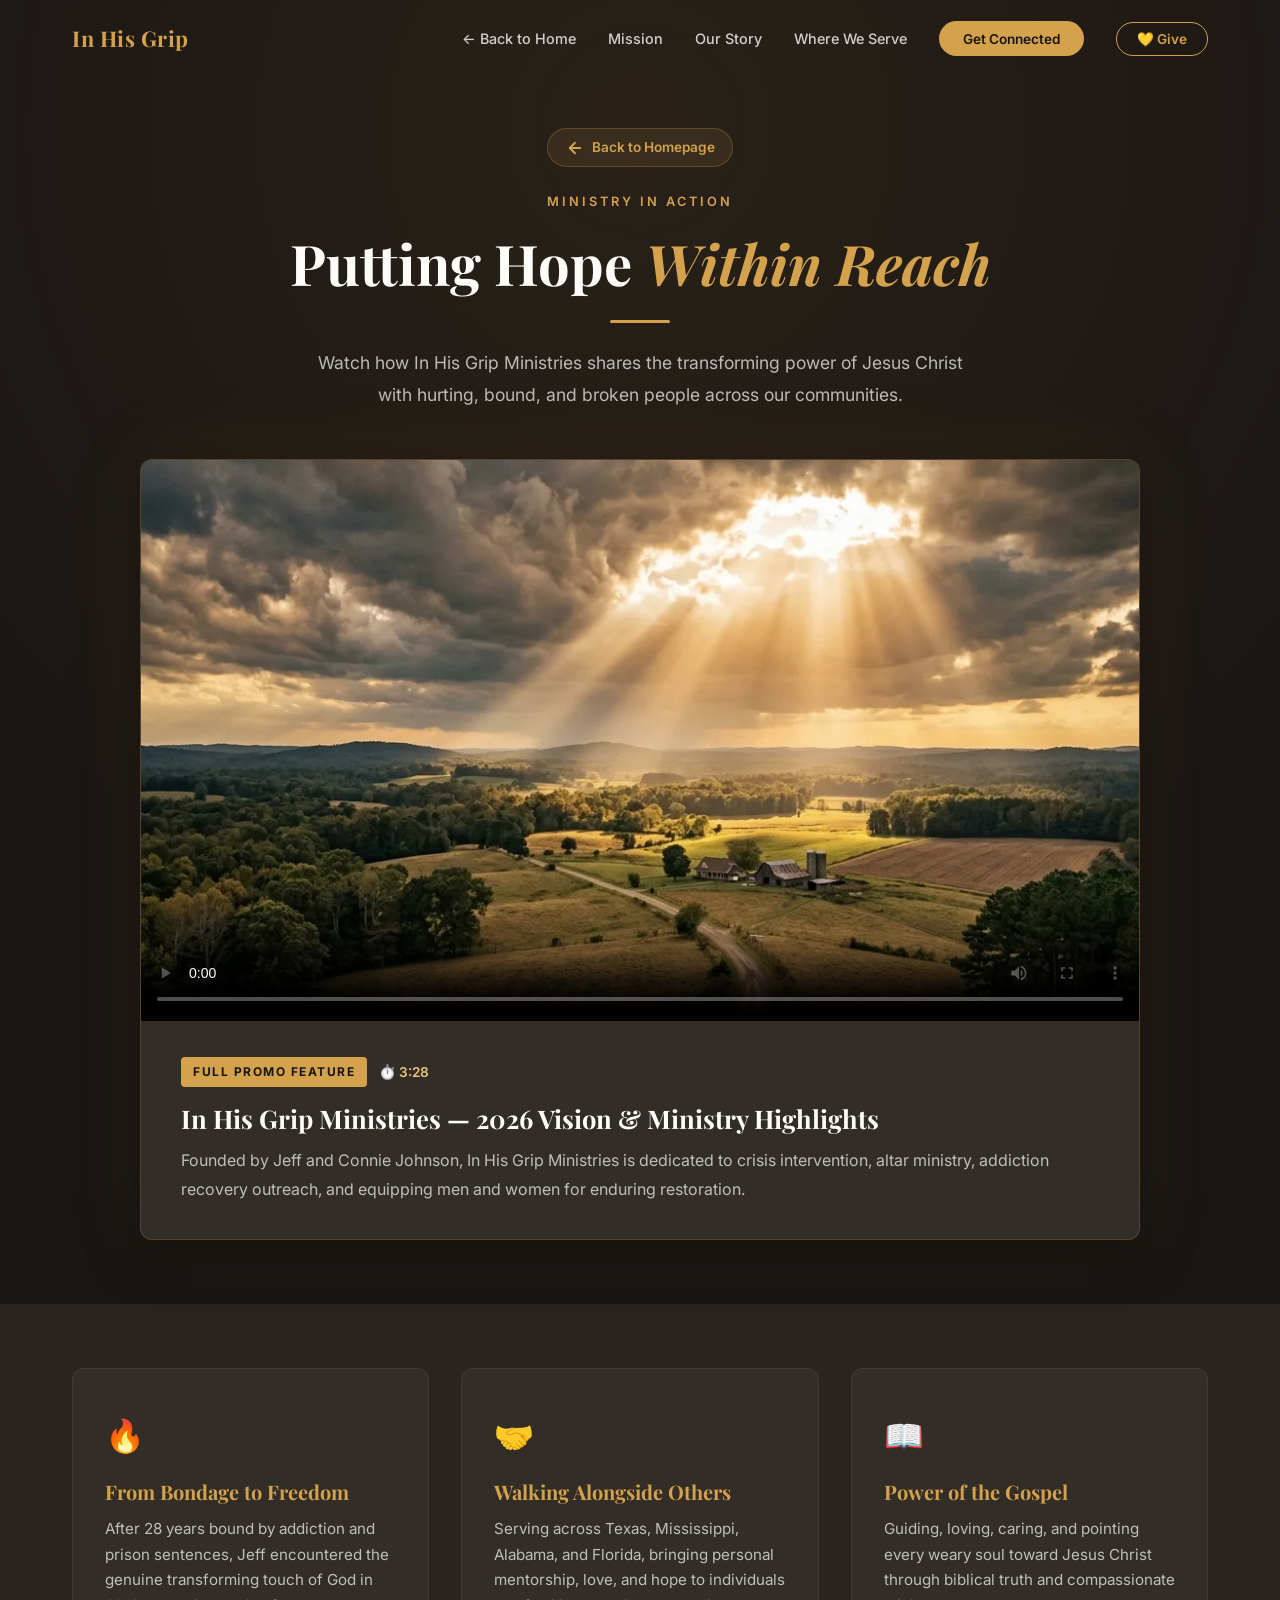
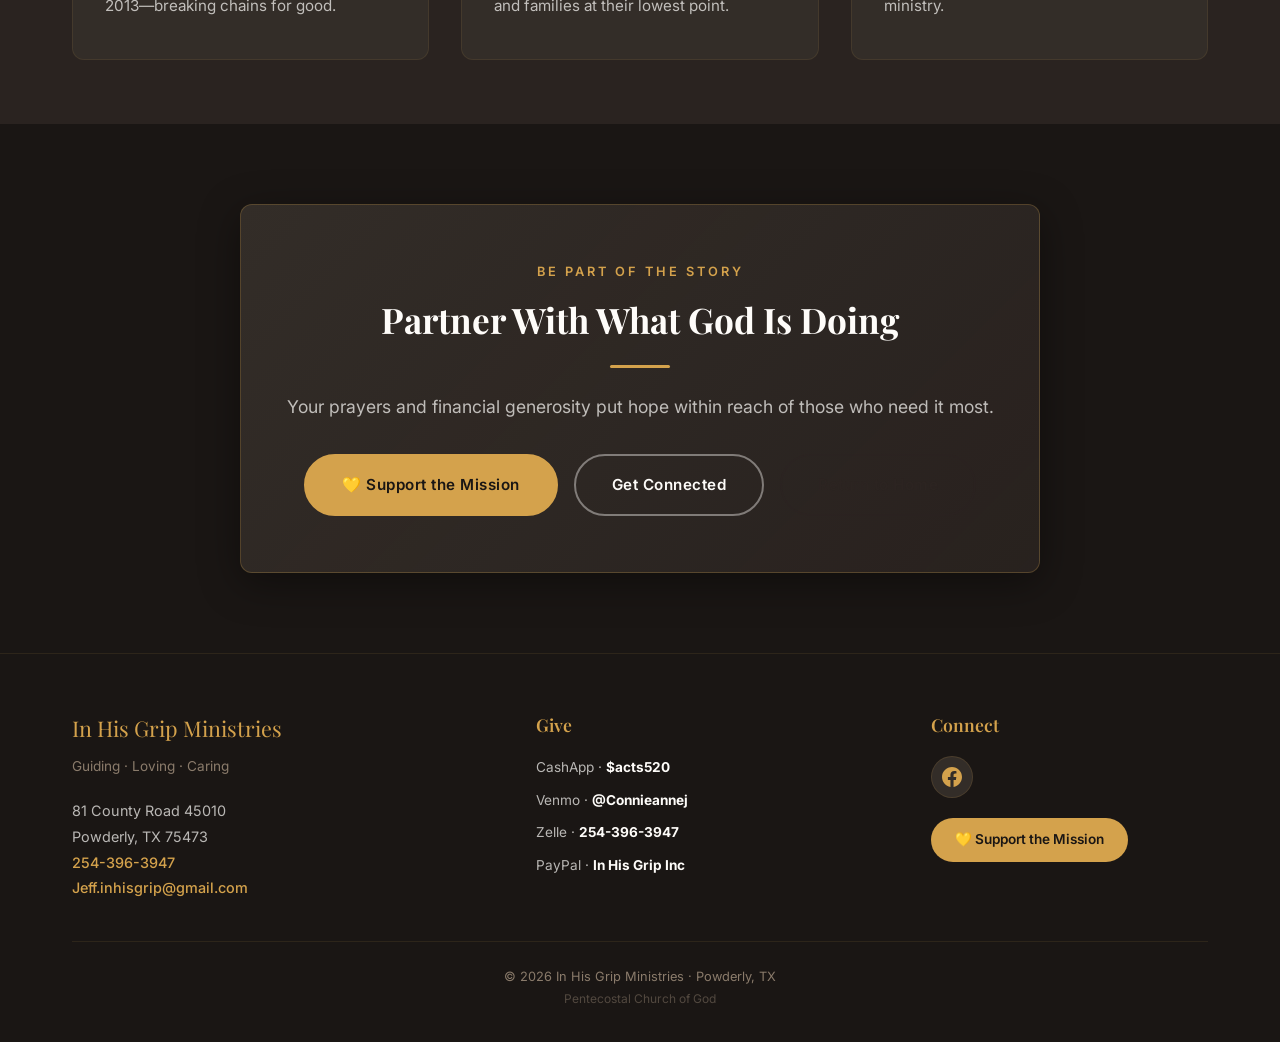
==== watch.html @ 79c44c40 "Add 36s autoplay hero video, dedicated watch full story page, and web media optimizations" ====
<!DOCTYPE html>
<html lang="en">
<head>
  <!-- Google tag (gtag.js) - Google Analytics -->
  <script async src="https://www.googletagmanager.com/gtag/js?id=G-N2FDWXM6KL"></script>
  <script>
    window.dataLayer = window.dataLayer || [];
    function gtag(){dataLayer.push(arguments);}
    gtag('js', new Date());

    gtag('config', 'G-N2FDWXM6KL');
  </script>

  <meta charset="UTF-8">
  <meta name="viewport" content="width=device-width, initial-scale=1.0">
  <title>Watch Full Promo &amp; Story — In His Grip Ministries</title>
  <meta name="description" content="Watch the full 2026 In His Grip Ministries promo video. Learn how Jeff &amp; Connie Johnson share the hope of Jesus Christ to hurting and broken lives.">
  <meta property="og:title" content="Watch: In His Grip Ministries Promo Video">
  <meta property="og:description" content="Our desire is to share the hope of Jesus Christ and the power of His gospel to hurting and broken people.">
  <meta property="og:type" content="video.other">
  <meta property="og:locale" content="en_US">
  <meta property="og:url" content="https://in-his-grip.com/watch.html">
  <meta property="og:image" content="https://in-his-grip.com/images/607191935_1809585089791912_7794484343929429084_n_result.webp">
  <link rel="preload" href="images/hero-bg.webp" as="image" fetchpriority="high">
  <link rel="icon" href="images/favicon.png" type="image/png">
  <link rel="stylesheet" href="styles.css">
</head>
<body class="watch-page">
  <a href="#main-content" class="skip-link">Skip to main content</a>

  <!-- ======== NAVIGATION ======== -->
  <nav class="nav scrolled" id="nav">
    <div class="nav__inner">
      <a href="index.html" class="nav__brand">In His Grip</a>
      <ul class="nav__links" id="navLinks">
        <li><a href="index.html">← Back to Home</a></li>
        <li><a href="index.html#mission">Mission</a></li>
        <li><a href="index.html#story">Our Story</a></li>
        <li><a href="index.html#reach">Where We Serve</a></li>
        <li><a href="index.html#connect" class="nav__cta">Get Connected</a></li>
        <li><a href="index.html#give" class="nav__give">💛 Give</a></li>
      </ul>
      <a href="index.html#give" class="nav__give-mobile" id="navGiveMobile">💛 Give</a>
      <button class="nav__toggle" id="navToggle" aria-label="Toggle navigation">
        <span></span>
        <span></span>
        <span></span>
      </button>
    </div>
  </nav>

  <main id="main-content">

  <!-- ======== WATCH HERO / THEATER SECTION ======== -->
  <section class="watch-theater">
    <div class="container">
      <div class="watch-theater__header">
        <a href="index.html" class="watch-theater__back-btn">
          <svg width="18" height="18" viewBox="0 0 24 24" fill="none" stroke="currentColor" stroke-width="2.5" stroke-linecap="round" stroke-linejoin="round">
            <line x1="19" y1="12" x2="5" y2="12"></line>
            <polyline points="12 19 5 12 12 5"></polyline>
          </svg>
          Back to Homepage
        </a>
        <span class="section-label">Ministry in Action</span>
        <h1 class="watch-theater__title">Putting Hope <em>Within Reach</em></h1>
        <hr class="gold-divider">
        <p class="watch-theater__subtitle">Watch how In His Grip Ministries shares the transforming power of Jesus Christ with hurting, bound, and broken people across our communities.</p>
      </div>

      <!-- Theater Player Card -->
      <div class="watch-player-card">
        <div class="watch-player-card__glow"></div>
        <div class="watch-player-wrapper">
          <video id="fullPromoVideo" controls autoplay playsinline preload="auto" poster="images/hero-bg.webp">
            <source src="Video/2026_Promo_web.mp4" type="video/mp4">
            <source src="Video/2026_Promo.mp4" type="video/mp4">
            Your browser does not support HTML5 video playback.
          </video>
        </div>
        <div class="watch-player-card__info">
          <div class="watch-player-card__meta">
            <span class="watch-badge">Full Promo Feature</span>
            <span class="watch-duration">⏱️ 3:28</span>
          </div>
          <h2>In His Grip Ministries — 2026 Vision &amp; Ministry Highlights</h2>
          <p>Founded by Jeff and Connie Johnson, In His Grip Ministries is dedicated to crisis intervention, altar ministry, addiction recovery outreach, and equipping men and women for enduring restoration.</p>
        </div>
      </div>
    </div>
  </section>

  <!-- ======== STORY HIGHLIGHTS ======== -->
  <section class="watch-summary">
    <div class="container">
      <div class="watch-summary__grid">
        <div class="watch-summary__card">
          <div class="watch-summary__icon">🔥</div>
          <h3>From Bondage to Freedom</h3>
          <p>After 28 years bound by addiction and prison sentences, Jeff encountered the genuine transforming touch of God in 2013—breaking chains for good.</p>
        </div>
        <div class="watch-summary__card">
          <div class="watch-summary__icon">🤝</div>
          <h3>Walking Alongside Others</h3>
          <p>Serving across Texas, Mississippi, Alabama, and Florida, bringing personal mentorship, love, and hope to individuals and families at their lowest point.</p>
        </div>
        <div class="watch-summary__card">
          <div class="watch-summary__icon">📖</div>
          <h3>Power of the Gospel</h3>
          <p>Guiding, loving, caring, and pointing every weary soul toward Jesus Christ through biblical truth and compassionate ministry.</p>
        </div>
      </div>
    </div>
  </section>

  <!-- ======== QUICK ACTIONS ======== -->
  <section class="watch-cta">
    <div class="container">
      <div class="watch-cta__box">
        <span class="section-label">Be Part of the Story</span>
        <h2>Partner With What God Is Doing</h2>
        <hr class="gold-divider">
        <p>Your prayers and financial generosity put hope within reach of those who need it most.</p>
        <div class="watch-cta__actions">
          <a href="index.html#give" class="btn btn--primary">💛 Support the Mission</a>
          <a href="index.html#connect" class="btn btn--outline">Get Connected</a>
          <a href="index.html" class="btn btn--outline-dark">Return to Home</a>
        </div>
      </div>
    </div>
  </section>

  </main>

  <!-- ======== FOOTER ======== -->
  <footer class="footer">
    <div class="container">
      <div class="footer__top">
        <div class="footer__info">
          <div class="footer__brand">In His Grip Ministries</div>
          <div class="footer__tagline">Guiding · Loving · Caring</div>
          <address class="footer__address">
            81 County Road 45010<br>
            Powderly, TX 75473<br>
            <a href="tel:2543963947">254-396-3947</a><br>
            <a href="mailto:Jeff.inhisgrip@gmail.com">Jeff.inhisgrip@gmail.com</a>
          </address>
        </div>
        <div class="footer__giving">
          <div class="footer__giving-title">Give</div>
          <div class="footer__giving-links">
            <a href="https://cash.app/$acts520" target="_blank" rel="noopener">CashApp · <strong>$acts520</strong></a>
            <a href="https://venmo.com/Connieannej" target="_blank" rel="noopener">Venmo · <strong>@Connieannej</strong></a>
            <span>Zelle · <strong>254-396-3947</strong></span>
            <a href="https://www.paypal.com/donate?hosted_button_id=K9ACYN6BZS7QW" target="_blank" rel="noopener">PayPal · <strong>In His Grip Inc</strong></a>
          </div>
        </div>
        <div class="footer__connect">
          <div class="footer__giving-title">Connect</div>
          <div class="footer__social">
            <a href="https://www.facebook.com/profile.php?id=100022213162475" target="_blank" rel="noopener" aria-label="Facebook">
              <svg width="20" height="20" viewBox="0 0 24 24" fill="currentColor"><path d="M24 12.073c0-6.627-5.373-12-12-12s-12 5.373-12 12c0 5.99 4.388 10.954 10.125 11.854v-8.385H7.078v-3.47h3.047V9.43c0-3.007 1.792-4.669 4.533-4.669 1.312 0 2.686.235 2.686.235v2.953H15.83c-1.491 0-1.956.925-1.956 1.874v2.25h3.328l-.532 3.47h-2.796v8.385C19.612 23.027 24 18.062 24 12.073z"/></svg>
            </a>
          </div>
          <a href="index.html#give" class="footer__give-btn">💛 Support the Mission</a>
        </div>
      </div>
      <div class="footer__bottom">
        <div class="footer__copy">
          &copy; <span id="currentYear">2026</span> In His Grip Ministries · Powderly, TX<br>
          <span style="font-size: 0.75rem; opacity: 0.5;">Pentecostal Church of God</span>
        </div>
      </div>
    </div>
  </footer>

  <script src="script.js"></script>
</body>
</html>
---- styles.css ----
/* ============================================
   IN HIS GRIP MINISTRIES — Design System
   ============================================ */

/* --- Google Fonts --- */
@import url('https://fonts.googleapis.com/css2?family=Playfair+Display:ital,wght@0,400;0,600;0,700;0,900;1,400;1,700&family=Inter:wght@300;400;500;600;700&display=swap');

/* --- CSS Custom Properties --- */
:root {
  /* Colors */
  --gold: #D4A24C;
  --gold-light: #E8C576;
  --gold-dark: #B8860B;
  --amber: #C4943F;
  --dark: #1A1614;
  --dark-warm: #2A2320;
  --dark-card: #332D28;
  --cream: #F5F0E8;
  --cream-dark: #E8DFD0;
  --white: #FEFCF9;
  --text-dark: #2C2421;
  --text-muted: #8A7B6B;
  --text-light: rgba(254, 252, 249, 0.7);

  /* Typography */
  --font-display: 'Playfair Display', Georgia, serif;
  --font-body: 'Inter', -apple-system, sans-serif;

  /* Spacing */
  --section-pad: 6rem 2rem;
  --section-pad-mobile: 4rem 1.25rem;
  --container-max: 1200px;
  --container-narrow: 800px;

  /* Effects */
  --shadow-sm: 0 2px 8px rgba(0,0,0,0.1);
  --shadow-md: 0 4px 20px rgba(0,0,0,0.15);
  --shadow-lg: 0 8px 40px rgba(0,0,0,0.2);
  --shadow-gold: 0 4px 20px rgba(212,162,76,0.25);
  --radius: 12px;
  --radius-sm: 8px;
  --transition: 0.3s ease;
  --transition-slow: 0.6s ease;
}

/* --- Skip Link (a11y) --- */
.skip-link {
  position: absolute;
  top: -100px;
  left: 2rem;
  background: var(--gold);
  color: var(--dark);
  padding: 0.75rem 1.5rem;
  font-weight: 700;
  border-radius: 0 0 var(--radius-sm) var(--radius-sm);
  z-index: 10000;
  box-shadow: var(--shadow-lg);
  transition: top var(--transition);
}

.skip-link:focus {
  top: 0;
  outline: 3px solid var(--white);
}

/* --- Reset --- */
*, *::before, *::after {
  margin: 0;
  padding: 0;
  box-sizing: border-box;
}

html {
  scroll-behavior: smooth;
  font-size: 16px;
}

body {
  font-family: var(--font-body);
  color: var(--text-dark);
  background: var(--cream);
  line-height: 1.7;
  overflow-x: hidden;
  -webkit-font-smoothing: antialiased;
}

img {
  max-width: 100%;
  height: auto;
  display: block;
}

a {
  color: var(--gold);
  text-decoration: none;
  transition: color var(--transition);
}

a:hover { color: var(--gold-light); }

.container {
  max-width: var(--container-max);
  margin: 0 auto;
  padding: 0 2rem;
}

.container--narrow {
  max-width: var(--container-narrow);
}

/* --- Typography --- */
h1, h2, h3, h4 {
  font-family: var(--font-display);
  line-height: 1.2;
  font-weight: 700;
}

h1 { font-size: clamp(2.5rem, 6vw, 4.5rem); }
h2 { font-size: clamp(2rem, 4vw, 3rem); }
h3 { font-size: clamp(1.25rem, 2.5vw, 1.5rem); }

.section-label {
  font-family: var(--font-body);
  font-size: 0.8rem;
  font-weight: 600;
  letter-spacing: 3px;
  text-transform: uppercase;
  color: var(--gold);
  margin-bottom: 1rem;
  display: block;
}

.section-title {
  margin-bottom: 1.5rem;
}

.section-subtitle {
  font-size: 1.125rem;
  line-height: 1.8;
  max-width: 640px;
  margin: 0 auto;
}

/* --- Buttons --- */
.btn {
  display: inline-flex;
  align-items: center;
  gap: 0.5rem;
  padding: 1rem 2.25rem;
  font-family: var(--font-body);
  font-size: 0.95rem;
  font-weight: 600;
  border-radius: 50px;
  border: 2px solid transparent;
  cursor: pointer;
  transition: all var(--transition);
  text-decoration: none;
  letter-spacing: 0.5px;
}

.btn--primary {
  background: var(--gold);
  color: var(--dark);
  border-color: var(--gold);
}

.btn--primary:hover {
  background: var(--gold-light);
  border-color: var(--gold-light);
  color: var(--dark);
  transform: translateY(-2px);
  box-shadow: var(--shadow-gold);
}

.btn--outline {
  background: transparent;
  color: var(--white);
  border-color: rgba(254, 252, 249, 0.4);
}

.btn--outline:hover {
  border-color: var(--gold);
  color: var(--gold);
  transform: translateY(-2px);
}

.btn--outline-dark {
  background: transparent;
  color: var(--text-dark);
  border-color: rgba(44, 36, 33, 0.3);
}

.btn--outline-dark:hover {
  border-color: var(--gold);
  color: var(--gold);
  transform: translateY(-2px);
}

/* --- Scroll Animations --- */
.reveal {
  opacity: 0;
  transform: translateY(30px);
  transition: opacity 0.8s ease, transform 0.8s ease;
}

.reveal.revealed {
  opacity: 1;
  transform: translateY(0);
}

.reveal-delay-1 { transition-delay: 0.15s; }
.reveal-delay-2 { transition-delay: 0.3s; }
.reveal-delay-3 { transition-delay: 0.45s; }

/* --- Divider --- */
.gold-divider {
  width: 60px;
  height: 3px;
  background: var(--gold);
  border: none;
  margin: 1.5rem auto;
  border-radius: 2px;
}

/* ============================================
   NAVIGATION
   ============================================ */
.nav {
  position: fixed;
  top: 0;
  left: 0;
  right: 0;
  z-index: 1000;
  padding: 1.25rem 0;
  transition: all var(--transition);
}

.nav.scrolled {
  background: rgba(26, 22, 20, 0.95);
  backdrop-filter: blur(12px);
  -webkit-backdrop-filter: blur(12px);
  padding: 0.75rem 0;
  box-shadow: 0 2px 20px rgba(0,0,0,0.3);
}

.nav__inner {
  max-width: var(--container-max);
  margin: 0 auto;
  padding: 0 2rem;
  display: flex;
  align-items: center;
  justify-content: space-between;
}

.nav__brand {
  font-family: var(--font-display);
  font-size: 1.35rem;
  font-weight: 700;
  color: var(--gold);
  text-decoration: none;
  letter-spacing: 0.5px;
}

.nav__links {
  display: flex;
  gap: 2rem;
  list-style: none;
  align-items: center;
}

.nav__links a {
  color: var(--white);
  font-size: 0.9rem;
  font-weight: 500;
  opacity: 0.8;
  transition: all var(--transition);
  text-decoration: none;
}

.nav__links a:hover {
  opacity: 1;
  color: var(--gold);
}

.nav__cta {
  padding: 0.6rem 1.5rem !important;
  font-size: 0.85rem !important;
  background: var(--gold) !important;
  color: var(--dark) !important;
  border-radius: 50px !important;
  opacity: 1 !important;
  font-weight: 600 !important;
}

.nav__cta:hover {
  background: var(--gold-light) !important;
}

/* Mobile Give Button (always visible in nav on mobile) */
.nav__give-mobile {
  display: none;
  padding: 0.5rem 1.35rem;
  font-family: var(--font-body);
  font-size: 0.85rem;
  font-weight: 700;
  color: var(--dark);
  background: linear-gradient(135deg, var(--gold), var(--gold-light));
  border: none;
  border-radius: 50px;
  text-decoration: none;
  letter-spacing: 0.5px;
  box-shadow: 0 2px 12px rgba(212,162,76,0.35);
  transition: all var(--transition);
  animation: mobileGivePulse 3s ease-in-out infinite;
}

.nav__give-mobile:hover {
  background: linear-gradient(135deg, var(--gold-light), var(--gold));
  color: var(--dark);
  transform: scale(1.05);
  box-shadow: 0 4px 20px rgba(212,162,76,0.5);
}

@keyframes mobileGivePulse {
  0%, 100% { box-shadow: 0 2px 12px rgba(212,162,76,0.35); }
  50% { box-shadow: 0 2px 18px rgba(212,162,76,0.55); }
}

/* Mobile hamburger */
.nav__toggle {
  display: none;
  flex-direction: column;
  gap: 5px;
  background: none;
  border: none;
  cursor: pointer;
  padding: 4px;
}

.nav__toggle span {
  width: 24px;
  height: 2px;
  background: var(--white);
  border-radius: 2px;
  transition: all var(--transition);
}

/* ============================================
   HERO SECTION
   ============================================ */
.hero {
  position: relative;
  min-height: 100vh;
  display: flex;
  align-items: center;
  justify-content: center;
  text-align: center;
  color: var(--white);
  overflow: hidden;
}

.hero__bg {
  position: absolute;
  inset: 0;
  z-index: 0;
  overflow: hidden;
  background: var(--dark);
}

.hero__video {
  width: 100%;
  height: 100%;
  object-fit: cover;
  position: absolute;
  inset: 0;
  pointer-events: none;
}

.hero__bg img {
  width: 100%;
  height: 100%;
  object-fit: cover;
  position: absolute;
  inset: 0;
}

.hero__bg::after {
  content: '';
  position: absolute;
  inset: 0;
  background: radial-gradient(
    circle at center,
    rgba(26, 22, 20, 0.45) 0%,
    rgba(18, 14, 12, 0.75) 65%,
    rgba(14, 11, 10, 0.92) 100%
  ), linear-gradient(
    to bottom,
    rgba(18, 14, 12, 0.78) 0%,
    rgba(26, 22, 20, 0.52) 40%,
    rgba(14, 11, 10, 0.94) 100%
  );
  z-index: 1;
}

.hero__content {
  position: relative;
  z-index: 2;
  max-width: 800px;
  padding: 2rem;
}

.hero__label {
  font-family: var(--font-body);
  font-size: 0.8rem;
  font-weight: 600;
  letter-spacing: 4px;
  text-transform: uppercase;
  color: var(--gold);
  margin-bottom: 1.5rem;
  opacity: 0;
  animation: fadeUp 1s ease 0.3s forwards;
  text-shadow: 0 2px 12px rgba(0, 0, 0, 0.85);
}

.hero__title {
  font-size: clamp(2.8rem, 7vw, 5rem);
  font-weight: 900;
  margin-bottom: 1.5rem;
  line-height: 1.05;
  opacity: 0;
  animation: fadeUp 1s ease 0.5s forwards;
  text-shadow: 0 4px 24px rgba(0, 0, 0, 0.9), 0 2px 6px rgba(0, 0, 0, 0.95);
}

.hero__title em {
  font-style: italic;
  color: var(--gold-light);
}

.hero__mission {
  font-size: clamp(1.05rem, 2vw, 1.25rem);
  line-height: 1.8;
  color: rgba(254, 252, 249, 0.92);
  max-width: 600px;
  margin: 0 auto 2.5rem;
  opacity: 0;
  animation: fadeUp 1s ease 0.7s forwards;
  text-shadow: 0 2px 16px rgba(0, 0, 0, 0.88), 0 1px 4px rgba(0, 0, 0, 0.9);
}

.hero__actions {
  display: flex;
  gap: 1rem;
  justify-content: center;
  flex-wrap: wrap;
  opacity: 0;
  animation: fadeUp 1s ease 0.9s forwards;
}

.hero__controls {
  position: absolute;
  bottom: 2rem;
  right: 2rem;
  z-index: 3;
  display: flex;
  gap: 0.75rem;
  opacity: 0;
  animation: fadeUp 1s ease 1.2s forwards;
}

.hero__control-btn {
  display: inline-flex;
  align-items: center;
  gap: 0.4rem;
  padding: 0.5rem 0.85rem;
  background: rgba(26, 22, 20, 0.7);
  backdrop-filter: blur(8px);
  -webkit-backdrop-filter: blur(8px);
  border: 1px solid rgba(212, 162, 76, 0.3);
  color: var(--white);
  border-radius: 50px;
  font-family: var(--font-body);
  font-size: 0.78rem;
  font-weight: 600;
  letter-spacing: 0.5px;
  cursor: pointer;
  transition: all var(--transition);
}

.hero__control-btn:hover {
  background: rgba(212, 162, 76, 0.2);
  border-color: var(--gold);
  color: var(--gold-light);
  transform: translateY(-2px);
  box-shadow: 0 4px 15px rgba(0, 0, 0, 0.3);
}

.hero__control-btn svg {
  color: var(--gold);
  flex-shrink: 0;
}

.hero__scroll {
  position: absolute;
  bottom: 2rem;
  left: 50%;
  transform: translateX(-50%);
  z-index: 2;
  opacity: 0;
  animation: fadeUp 1s ease 1.2s forwards;
}

.hero__scroll span {
  display: block;
  width: 24px;
  height: 38px;
  border: 2px solid rgba(254,252,249,0.3);
  border-radius: 12px;
  position: relative;
}

.hero__scroll span::after {
  content: '';
  position: absolute;
  top: 6px;
  left: 50%;
  transform: translateX(-50%);
  width: 4px;
  height: 8px;
  background: var(--gold);
  border-radius: 2px;
  animation: scrollBounce 2s ease infinite;
}

@keyframes fadeUp {
  from { opacity: 0; transform: translateY(25px); }
  to { opacity: 1; transform: translateY(0); }
}

@keyframes scrollBounce {
  0%, 100% { transform: translateX(-50%) translateY(0); opacity: 1; }
  50% { transform: translateX(-50%) translateY(10px); opacity: 0.3; }
}

/* ============================================
   MISSION / WHAT WE DO
   ============================================ */
.mission {
  padding: var(--section-pad);
  background: var(--cream);
  text-align: center;
}

.mission__grid {
  display: grid;
  grid-template-columns: repeat(3, 1fr);
  gap: 2rem;
  margin-top: 3rem;
}

.mission__card {
  background: var(--white);
  border-radius: var(--radius);
  padding: 2.5rem 2rem;
  box-shadow: var(--shadow-sm);
  transition: all var(--transition);
  border: 1px solid rgba(0,0,0,0.04);
}

.mission__card:hover {
  transform: translateY(-4px);
  box-shadow: var(--shadow-md);
}

.mission__icon {
  width: 64px;
  height: 64px;
  border-radius: 50%;
  background: linear-gradient(135deg, rgba(212,162,76,0.12), rgba(212,162,76,0.05));
  display: flex;
  align-items: center;
  justify-content: center;
  margin: 0 auto 1.5rem;
  font-size: 1.75rem;
}

.mission__card h3 {
  margin-bottom: 1rem;
  color: var(--text-dark);
}

.mission__card p {
  color: var(--text-muted);
  font-size: 0.95rem;
  line-height: 1.7;
}

/* ============================================
   IMPACT & PARTNERSHIPS
   ============================================ */
.impact {
  padding: var(--section-pad);
  background: var(--dark);
  color: var(--white);
  text-align: center;
}

.impact .section-title { color: var(--white); }
.impact .section-subtitle { color: var(--text-light); }

.impact__partners {
  display: flex;
  justify-content: center;
  gap: 3rem;
  flex-wrap: wrap;
  margin: 3rem 0;
  align-items: center;
}

.impact__partner {
  background: var(--dark-card);
  border-radius: var(--radius-sm);
  padding: 1.25rem 2rem;
  border: 1px solid rgba(212,162,76,0.15);
  font-weight: 500;
  font-size: 0.95rem;
  color: var(--gold-light);
  transition: all var(--transition);
}

.impact__partner:hover {
  border-color: var(--gold);
  color: var(--white);
  transform: translateY(-2px);
}

.impact__testimonials {
  max-width: 700px;
  margin: 3rem auto 0;
  display: flex;
  flex-direction: column;
  gap: 2rem;
}

.impact__quote {
  font-family: var(--font-display);
  font-style: italic;
  font-size: clamp(1.25rem, 2.5vw, 1.5rem);
  color: var(--cream);
  line-height: 1.6;
  padding: 2rem;
  border-left: 3px solid var(--gold);
  text-align: left;
  background: rgba(212,162,76,0.04);
  border-radius: 0 var(--radius-sm) var(--radius-sm) 0;
}

/* ============================================
   FOUNDER'S STORY
   ============================================ */
.story {
  padding: var(--section-pad);
  background: var(--cream);
}

.story__grid {
  display: grid;
  grid-template-columns: 1fr 1fr;
  gap: 4rem;
  align-items: center;
}

.story__image {
  border-radius: var(--radius);
  overflow: hidden;
  box-shadow:
    0 8px 40px rgba(0,0,0,0.2),
    0 0 60px rgba(212,162,76,0.15);
  position: relative;
  border: 2px solid rgba(212,162,76,0.25);
  transition: box-shadow 0.5s ease, transform 0.5s ease;
}

.story__image:hover {
  box-shadow:
    0 12px 50px rgba(0,0,0,0.25),
    0 0 80px rgba(212,162,76,0.22);
  transform: translateY(-4px);
}

.story__image img {
  width: 100%;
  height: 100%;
  object-fit: cover;
  aspect-ratio: 4/5;
}

.story__image::after {
  content: '';
  position: absolute;
  inset: 0;
  border-radius: var(--radius);
  border: 1px solid rgba(212,162,76,0.2);
}

.story__text .section-label { text-align: left; }

.story__text h2 {
  text-align: left;
  margin-bottom: 1.5rem;
}

.story__text p {
  color: var(--text-muted);
  margin-bottom: 1.25rem;
  font-size: 1rem;
  line-height: 1.8;
}

.story__text p strong {
  color: var(--text-dark);
}

.story__pullquote {
  font-family: var(--font-display);
  font-style: italic;
  font-size: 1.2rem;
  color: var(--gold-dark);
  line-height: 1.6;
  padding: 1.5rem 0 1.5rem 1.5rem;
  border-left: 3px solid var(--gold);
  margin: 2rem 0;
}

/* ============================================
   COMMUNITY REACH / MAP
   ============================================ */
.reach {
  padding: var(--section-pad);
  background: var(--dark-warm);
  color: var(--white);
  text-align: center;
}

.reach .section-title { color: var(--white); }

.reach__tagline {
  font-family: var(--font-display);
  font-style: italic;
  font-size: 1.25rem;
  color: var(--gold-light);
  margin-bottom: 3rem;
}

.reach__locations {
  display: grid;
  grid-template-columns: repeat(4, 1fr);
  gap: 2rem;
  margin-top: 2rem;
}

.reach__location {
  background: var(--dark-card);
  border-radius: var(--radius);
  padding: 2rem 1.5rem;
  border: 1px solid rgba(212,162,76,0.1);
  transition: all var(--transition);
}

.reach__location:hover {
  border-color: var(--gold);
  transform: translateY(-3px);
}

.reach__location-pin {
  font-size: 2rem;
  margin-bottom: 1rem;
}

.reach__location h3 {
  color: var(--gold);
  font-size: 1.1rem;
  margin-bottom: 0.5rem;
}

.reach__location p {
  color: var(--text-light);
  font-size: 0.9rem;
}

/* ============================================
   GALLERY — Bento Grid
   ============================================ */
.gallery {
  padding: var(--section-pad);
  background: var(--dark);
  text-align: center;
  color: var(--white);
}

.gallery .section-title { color: var(--white); }
.gallery .section-subtitle { color: var(--text-light); }

.bento {
  display: grid;
  grid-template-columns: repeat(3, 1fr);
  grid-auto-rows: 220px;
  gap: 12px;
  margin-top: 0;
}

.bento__item {
  position: relative;
  border-radius: var(--radius);
  overflow: hidden;
  cursor: pointer;
  isolation: isolate;
}

.bento__item img {
  width: 100%;
  height: 100%;
  object-fit: cover;
  object-position: center 20%;
  transition: transform 0.6s cubic-bezier(0.25, 0.46, 0.45, 0.94), filter 0.4s ease;
}

/* --- Bento Tile Sizes --- */
.bento__item--hero {
  grid-column: span 2;
  grid-row: span 2;
}

.bento__item--tall {
  grid-row: span 2;
}

.bento__item--wide {
  grid-column: span 2;
}

/* --- Gold Overlay + Caption --- */
.bento__overlay {
  position: absolute;
  inset: 0;
  background: linear-gradient(
    0deg,
    rgba(26, 22, 20, 0.85) 0%,
    rgba(26, 22, 20, 0.25) 35%,
    transparent 60%
  );
  display: flex;
  align-items: flex-end;
  justify-content: flex-start;
  padding: 1.5rem;
  opacity: 0;
  transition: opacity 0.4s ease;
  pointer-events: none;
}

.bento__item:hover .bento__overlay {
  opacity: 1;
}

.bento__item:hover img {
  transform: scale(1.06);
}

.bento__caption {
  font-family: var(--font-display);
  font-size: 1rem;
  font-weight: 600;
  color: var(--gold-light);
  letter-spacing: 0.5px;
  transform: translateY(8px);
  transition: transform 0.4s ease 0.05s;
  position: relative;
}

.bento__caption::before {
  content: '';
  position: absolute;
  bottom: -6px;
  left: 0;
  width: 30px;
  height: 2px;
  background: var(--gold);
  border-radius: 2px;
  transform: scaleX(0);
  transform-origin: left;
  transition: transform 0.4s ease 0.15s;
}

.bento__item:hover .bento__caption {
  transform: translateY(0);
}

.bento__item:hover .bento__caption::before {
  transform: scaleX(1);
}

/* --- Gold corner accent on hover --- */
.bento__item::after {
  content: '';
  position: absolute;
  top: 12px;
  right: 12px;
  width: 28px;
  height: 28px;
  border-top: 2px solid var(--gold);
  border-right: 2px solid var(--gold);
  border-radius: 0 6px 0 0;
  opacity: 0;
  transition: opacity 0.3s ease 0.1s;
  pointer-events: none;
  z-index: 2;
}

.bento__item:hover::after {
  opacity: 0.7;
}

/* ============================================
   LIGHTBOX
   ============================================ */
.lightbox {
  position: fixed;
  inset: 0;
  z-index: 10000;
  background: rgba(10, 8, 6, 0.92);
  backdrop-filter: blur(16px);
  -webkit-backdrop-filter: blur(16px);
  display: flex;
  align-items: center;
  justify-content: center;
  opacity: 0;
  visibility: hidden;
  transition: opacity 0.4s ease, visibility 0.4s ease;
}

.lightbox.open {
  opacity: 1;
  visibility: visible;
}

.lightbox__content {
  max-width: 90vw;
  max-height: 85vh;
  display: flex;
  flex-direction: column;
  align-items: center;
  gap: 1rem;
}

.lightbox__img {
  max-width: 100%;
  max-height: 78vh;
  object-fit: contain;
  border-radius: var(--radius);
  box-shadow: 0 20px 60px rgba(0,0,0,0.6);
  transform: scale(0.92);
  transition: transform 0.4s cubic-bezier(0.25, 0.46, 0.45, 0.94);
}

.lightbox.open .lightbox__img {
  transform: scale(1);
}

.lightbox__caption {
  font-family: var(--font-display);
  font-size: 1.1rem;
  color: var(--gold-light);
  text-align: center;
  opacity: 0.85;
}

.lightbox__close {
  position: absolute;
  top: 1.5rem;
  right: 2rem;
  background: none;
  border: none;
  color: var(--white);
  font-size: 2.5rem;
  cursor: pointer;
  opacity: 0.6;
  transition: opacity var(--transition), transform var(--transition);
  z-index: 2;
  line-height: 1;
}

.lightbox__close:hover {
  opacity: 1;
  transform: scale(1.15);
}

.lightbox__prev,
.lightbox__next {
  position: absolute;
  top: 50%;
  transform: translateY(-50%);
  background: rgba(212,162,76,0.15);
  border: 1px solid rgba(212,162,76,0.3);
  color: var(--gold);
  font-size: 2.5rem;
  width: 52px;
  height: 52px;
  border-radius: 50%;
  cursor: pointer;
  display: flex;
  align-items: center;
  justify-content: center;
  transition: all var(--transition);
  z-index: 2;
  line-height: 1;
}

.lightbox__prev { left: 1.5rem; }
.lightbox__next { right: 1.5rem; }

.lightbox__prev:hover,
.lightbox__next:hover {
  background: var(--gold);
  color: var(--dark);
  border-color: var(--gold);
}

/* ============================================
   CALL TO ACTION
   ============================================ */
.cta {
  padding: var(--section-pad);
  background: linear-gradient(135deg, var(--dark) 0%, var(--dark-warm) 100%);
  color: var(--white);
  text-align: center;
  position: relative;
  overflow: hidden;
}

.cta::before {
  content: '';
  position: absolute;
  top: -50%;
  left: -50%;
  width: 200%;
  height: 200%;
  background: radial-gradient(circle at center, rgba(212,162,76,0.06) 0%, transparent 60%);
  pointer-events: none;
}

.cta__content {
  position: relative;
  z-index: 1;
}

.cta .section-title { color: var(--white); }

.cta__subtitle {
  color: var(--text-light);
  font-size: 1.125rem;
  max-width: 600px;
  margin: 0 auto 3rem;
  line-height: 1.8;
}

.cta__grid {
  display: grid;
  grid-template-columns: 1fr 1fr;
  gap: 2rem;
  max-width: 900px;
  margin: 0 auto;
}

.cta__card {
  background: var(--dark-card);
  border-radius: var(--radius);
  padding: 3rem 2rem;
  border: 1px solid rgba(212,162,76,0.1);
  transition: all var(--transition);
}

.cta__card:hover {
  border-color: var(--gold);
}

.cta__card-icon {
  font-size: 2.5rem;
  margin-bottom: 1.5rem;
}

.cta__card h3 {
  color: var(--gold);
  margin-bottom: 1rem;
}

.cta__card p {
  color: var(--text-light);
  font-size: 0.95rem;
  line-height: 1.7;
  margin-bottom: 2rem;
}

.cta__card-actions {
  display: flex;
  gap: 0.75rem;
}

.cta__card-actions .btn {
  flex: 1;
  text-align: center;
  justify-content: center;
  font-size: 0.85rem;
  padding: 0.85rem 1rem;
}

.btn--give {
  display: inline-flex;
  align-items: center;
  gap: 0.5rem;
  background: var(--gold);
  color: var(--dark);
  font-weight: 700;
  border-radius: var(--radius);
  text-decoration: none;
  border: 2px solid var(--gold);
  transition: all var(--transition);
}

.btn--give:hover {
  background: var(--gold-light);
  border-color: var(--gold-light);
  transform: translateY(-2px);
  box-shadow: 0 6px 20px rgba(212,162,76,0.3);
}

.btn--give svg {
  flex-shrink: 0;
}

.btn--outline-subtle {
  display: inline-flex;
  align-items: center;
  background: transparent;
  color: var(--text-light);
  font-weight: 500;
  border-radius: var(--radius);
  text-decoration: none;
  border: 1px solid rgba(212,162,76,0.25);
  transition: all var(--transition);
}

.btn--outline-subtle:hover {
  border-color: var(--gold);
  color: var(--gold);
  transform: translateY(-2px);
}

.cta__saving-grace {
  margin-top: 3rem;
  padding-top: 2rem;
  border-top: 1px solid rgba(212,162,76,0.15);
}

.cta__saving-grace p {
  color: var(--text-light);
  font-size: 0.95rem;
}

.cta__saving-grace a {
  color: var(--gold);
  font-weight: 600;
}

/* ============================================
   GIVING HUB
   ============================================ */
.giving {
  padding: var(--section-pad);
  background: linear-gradient(160deg, #1f1a17 0%, var(--dark) 40%, #1a1410 100%);
  color: var(--white);
  text-align: center;
  position: relative;
  overflow: hidden;
}

.giving__glow {
  position: absolute;
  top: -40%;
  left: 50%;
  transform: translateX(-50%);
  width: 700px;
  height: 700px;
  border-radius: 50%;
  background: radial-gradient(circle, rgba(212,162,76,0.1) 0%, transparent 65%);
  pointer-events: none;
}

.giving__subtitle {
  color: var(--text-light);
  font-size: 1.1rem;
  max-width: 640px;
  margin: 0 auto 3rem;
  line-height: 1.8;
}

.giving__grid {
  display: grid;
  grid-template-columns: repeat(4, 1fr);
  gap: 1.5rem;
  max-width: 1000px;
  margin: 0 auto;
}

.giving__card {
  background: var(--dark-card);
  border-radius: var(--radius);
  padding: 2.5rem 1.5rem 2rem;
  border: 1px solid rgba(212,162,76,0.12);
  text-decoration: none;
  color: var(--white);
  display: flex;
  flex-direction: column;
  align-items: center;
  gap: 0.5rem;
  transition: all 0.4s ease;
  position: relative;
  overflow: hidden;
  cursor: pointer;
}

.giving__card::before {
  content: '';
  position: absolute;
  inset: 0;
  border-radius: var(--radius);
  opacity: 0;
  transition: opacity 0.4s ease;
  pointer-events: none;
}

.giving__card:hover {
  transform: translateY(-6px);
  border-color: rgba(212,162,76,0.35);
  box-shadow: 0 12px 40px rgba(0,0,0,0.4);
}

.giving__card:hover::before {
  opacity: 1;
}

/* CashApp accent */
.giving__card--cashapp { --accent: #00D632; }
.giving__card--cashapp::before { background: radial-gradient(circle at 50% 0%, rgba(0,214,50,0.08) 0%, transparent 60%); }
.giving__card--cashapp .giving__card-icon { color: #00D632; }
.giving__card--cashapp .giving__card-badge { background: rgba(0,214,50,0.12); color: #00D632; }

/* Venmo accent */
.giving__card--venmo { --accent: #3D95CE; }
.giving__card--venmo::before { background: radial-gradient(circle at 50% 0%, rgba(61,149,206,0.08) 0%, transparent 60%); }
.giving__card--venmo .giving__card-icon { color: #3D95CE; }
.giving__card--venmo .giving__card-badge { background: rgba(61,149,206,0.12); color: #3D95CE; }

/* Zelle accent */
.giving__card--zelle { --accent: #6D1ED4; }
.giving__card--zelle::before { background: radial-gradient(circle at 50% 0%, rgba(109,30,212,0.08) 0%, transparent 60%); }
.giving__card--zelle .giving__card-icon { color: #6D1ED4; }
.giving__card--zelle .giving__card-badge { background: rgba(109,30,212,0.12); color: #B388FF; }

/* PayPal accent */
.giving__card--paypal { --accent: #003087; }
.giving__card--paypal::before { background: radial-gradient(circle at 50% 0%, rgba(0,48,135,0.1) 0%, transparent 60%); }
.giving__card--paypal .giving__card-icon { color: #0070BA; }
.giving__card--paypal .giving__card-badge { background: rgba(0,112,186,0.12); color: #4DA6E8; }

.giving__card-icon {
  width: 64px;
  height: 64px;
  border-radius: 50%;
  background: rgba(255,255,255,0.06);
  display: flex;
  align-items: center;
  justify-content: center;
  margin-bottom: 0.5rem;
  transition: transform 0.4s ease;
}

.giving__card:hover .giving__card-icon {
  transform: scale(1.1);
}

.giving__card-badge {
  font-size: 0.7rem;
  font-weight: 700;
  letter-spacing: 2px;
  text-transform: uppercase;
  padding: 0.3rem 0.9rem;
  border-radius: 50px;
  margin-bottom: 0.25rem;
}

.giving__card h3 {
  font-family: var(--font-body);
  font-size: 1.1rem;
  font-weight: 700;
  color: var(--white);
  word-break: break-all;
}

.giving__card p {
  font-size: 0.85rem;
  color: var(--text-light);
  margin-bottom: 0.5rem;
}

.giving__card-action {
  font-size: 0.8rem;
  font-weight: 600;
  color: var(--gold);
  margin-top: auto;
  padding-top: 0.5rem;
  transition: all var(--transition);
}

.giving__card:hover .giving__card-action {
  letter-spacing: 1px;
}

.giving__card-action--info {
  color: var(--text-muted);
  font-weight: 500;
  font-size: 0.75rem;
}

.giving__verse {
  font-family: var(--font-display);
  font-style: italic;
  font-size: 1.05rem;
  color: var(--cream-dark);
  max-width: 640px;
  margin: 3.5rem auto 0;
  line-height: 1.7;
  opacity: 0.8;
}

.giving__verse span {
  color: var(--gold);
  font-size: 0.85rem;
  font-style: normal;
  font-family: var(--font-body);
}

/* ============================================
   NAV GIVE BUTTON
   ============================================ */
.nav__give {
  padding: 0.5rem 1.25rem !important;
  font-size: 0.85rem !important;
  background: transparent !important;
  color: var(--gold) !important;
  border: 1.5px solid var(--gold) !important;
  border-radius: 50px !important;
  opacity: 1 !important;
  font-weight: 600 !important;
  transition: all var(--transition) !important;
}

.nav__give:hover {
  background: var(--gold) !important;
  color: var(--dark) !important;
}

/* ============================================
   FLOATING GIVE BUTTON
   ============================================ */
.floating-give {
  position: fixed;
  bottom: 2rem;
  right: 2rem;
  z-index: 999;
  display: flex;
  align-items: center;
  gap: 0.5rem;
  padding: 0.85rem 1.5rem;
  background: var(--gold);
  color: var(--dark);
  border-radius: 50px;
  font-weight: 700;
  font-size: 0.9rem;
  text-decoration: none;
  box-shadow: 0 4px 20px rgba(212,162,76,0.4);
  transition: all var(--transition);
  animation: floatPulse 3s ease-in-out infinite;
}

.floating-give:hover {
  background: var(--gold-light);
  color: var(--dark);
  transform: translateY(-3px) scale(1.05);
  box-shadow: 0 8px 30px rgba(212,162,76,0.5);
}

.floating-give.hidden {
  opacity: 0;
  visibility: hidden;
  transform: translateY(20px) scale(0.9);
  pointer-events: none;
}

@keyframes floatPulse {
  0%, 100% { box-shadow: 0 4px 20px rgba(212,162,76,0.4); }
  50% { box-shadow: 0 4px 30px rgba(212,162,76,0.6); }
}

/* ============================================
   FOOTER
   ============================================ */
.footer {
  padding: 3.5rem 2rem 2rem;
  background: var(--dark);
  color: var(--text-light);
  border-top: 1px solid rgba(212,162,76,0.1);
}

.footer__top {
  display: grid;
  grid-template-columns: 1.2fr 1fr 0.8fr;
  gap: 3rem;
  max-width: var(--container-max);
  margin: 0 auto 2.5rem;
  text-align: left;
}

.footer__brand {
  font-family: var(--font-display);
  font-size: 1.35rem;
  color: var(--gold);
  margin-bottom: 0.5rem;
}

.footer__tagline {
  font-size: 0.85rem;
  color: var(--text-muted);
  margin-bottom: 1.25rem;
}

.footer__address {
  font-style: normal;
  font-size: 0.9rem;
  color: var(--text-light);
  line-height: 1.8;
}

.footer__address a {
  color: var(--gold);
  font-weight: 500;
}

.footer__address a:hover {
  color: var(--gold-light);
}

.footer__giving-title {
  font-family: var(--font-display);
  font-size: 1.1rem;
  color: var(--gold);
  margin-bottom: 1rem;
  font-weight: 600;
}

.footer__giving-links {
  display: flex;
  flex-direction: column;
  gap: 0.6rem;
}

.footer__giving-links a,
.footer__giving-links span {
  font-size: 0.85rem;
  color: var(--text-light);
  transition: color var(--transition);
}

.footer__giving-links a:hover {
  color: var(--gold);
}

.footer__giving-links strong {
  color: var(--white);
}

.footer__social {
  display: flex;
  gap: 0.75rem;
  margin-bottom: 1.25rem;
}

.footer__social a {
  width: 42px;
  height: 42px;
  border-radius: 50%;
  background: var(--dark-card);
  display: flex;
  align-items: center;
  justify-content: center;
  color: var(--gold);
  font-size: 1.1rem;
  transition: all var(--transition);
  border: 1px solid rgba(212,162,76,0.15);
}

.footer__social a:hover {
  background: var(--gold);
  color: var(--dark);
}

.footer__give-btn {
  display: inline-block;
  padding: 0.65rem 1.5rem;
  font-size: 0.85rem;
  font-weight: 600;
  color: var(--dark);
  background: var(--gold);
  border-radius: 50px;
  text-decoration: none;
  transition: all var(--transition);
}

.footer__give-btn:hover {
  background: var(--gold-light);
  color: var(--dark);
  transform: translateY(-2px);
}

.footer__bottom {
  border-top: 1px solid rgba(212,162,76,0.1);
  padding-top: 1.5rem;
  text-align: center;
}

.footer__copy {
  font-size: 0.8rem;
  color: var(--text-muted);
}

/* ============================================
   RESPONSIVE
   ============================================ */
@media (max-width: 968px) {
  .mission__grid { grid-template-columns: 1fr; max-width: 500px; margin: 3rem auto 0; }
  .story__grid { grid-template-columns: 1fr; gap: 2.5rem; }
  .story__image { max-width: 500px; margin: 0 auto; }
  .story__text h2, .story__text .section-label { text-align: center; }
  .story__pullquote { text-align: center; border-left: none; border-top: 3px solid var(--gold); padding: 1.5rem 0 0; }
  .reach__locations { grid-template-columns: repeat(2, 1fr); }
  .cta__grid { grid-template-columns: 1fr; max-width: 500px; }
  .bento { grid-template-columns: repeat(2, 1fr); grid-auto-rows: 180px; }
  .bento__item--hero { grid-column: span 2; grid-row: span 2; }
  .bento__item--tall { grid-row: span 2; }
  .bento__item--wide { grid-column: span 2; }
  .giving__grid { grid-template-columns: repeat(2, 1fr); }
  .footer__top { grid-template-columns: 1fr 1fr; }
}

@media (max-width: 768px) {
  :root { --section-pad: 4rem 1.25rem; }

  .nav__links { display: none; }
  .nav__toggle { display: flex; }
  .nav__give-mobile { display: inline-flex; align-items: center; gap: 0.35rem; }
  .floating-give { display: none; }

  .nav__links.open {
    display: flex;
    flex-direction: column;
    position: absolute;
    top: 100%;
    left: 0;
    right: 0;
    background: rgba(26,22,20,0.98);
    backdrop-filter: blur(12px);
    padding: 1.5rem 2rem 2rem;
    gap: 1.25rem;
  }

  .hero__title { font-size: clamp(2.2rem, 8vw, 3.5rem); }
  .hero__actions { flex-direction: column; align-items: center; }
  .btn { width: 100%; max-width: 280px; justify-content: center; }

  .hero__controls {
    bottom: 1.25rem;
    right: 1.25rem;
    gap: 0.5rem;
  }

  .hero__control-btn {
    padding: 0.4rem 0.7rem;
    font-size: 0.72rem;
  }

  .impact__partners { flex-direction: column; align-items: center; }
  .reach__locations { grid-template-columns: 1fr; max-width: 350px; margin: 2rem auto 0; }
  .bento { grid-template-columns: 1fr; grid-auto-rows: 240px; }
  .bento__item--hero,
  .bento__item--tall { grid-row: span 1; }
  .bento__item--hero,
  .bento__item--wide { grid-column: span 1; }
  .bento__overlay { opacity: 1; }
  .bento__caption { transform: translateY(0); }
  .bento__caption::before { transform: scaleX(1); }
  .bento__item::after { opacity: 0.5; }

  .lightbox__prev,
  .lightbox__next { width: 44px; height: 44px; font-size: 2rem; }
  .lightbox__prev { left: 0.75rem; }
  .lightbox__next { right: 0.75rem; }
  .cta__card-actions { flex-direction: column; }

  .giving__grid { grid-template-columns: 1fr 1fr; gap: 1rem; }
  .giving__card { padding: 2rem 1rem 1.5rem; }
  .giving__card h3 { font-size: 0.95rem; }

  .footer__top { grid-template-columns: 1fr; text-align: center; gap: 2rem; }
  .footer__social { justify-content: center; }
  .footer__giving-links { align-items: center; }

  .floating-give {
    bottom: 1.25rem;
    right: 1.25rem;
    padding: 0.75rem 1.25rem;
    font-size: 0.85rem;
  }
}

@media (max-width: 480px) {
  .giving__grid { grid-template-columns: 1fr; max-width: 320px; margin: 0 auto; }
}

/* ============================================
   WATCH PAGE & THEATER STYLES
   ============================================ */
.watch-page {
  background: var(--dark);
  color: var(--white);
}

.watch-theater {
  padding: 8rem 2rem 4rem;
  background: radial-gradient(circle at 50% 10%, rgba(212, 162, 76, 0.08) 0%, transparent 65%), var(--dark);
  text-align: center;
}

.watch-theater__header {
  max-width: 800px;
  margin: 0 auto 3rem;
}

.watch-theater__back-btn {
  display: inline-flex;
  align-items: center;
  gap: 0.5rem;
  font-size: 0.85rem;
  font-weight: 600;
  color: var(--gold);
  padding: 0.45rem 1.1rem;
  border-radius: 50px;
  background: rgba(212, 162, 76, 0.1);
  border: 1px solid rgba(212, 162, 76, 0.25);
  margin-bottom: 1.5rem;
  transition: all var(--transition);
}

.watch-theater__back-btn:hover {
  background: var(--gold);
  color: var(--dark);
  transform: translateX(-3px);
}

.watch-theater__title {
  color: var(--white);
  font-size: clamp(2.2rem, 5vw, 3.5rem);
  margin-bottom: 1rem;
}

.watch-theater__title em {
  font-style: italic;
  color: var(--gold);
}

.watch-theater__subtitle {
  font-size: 1.1rem;
  color: var(--text-light);
  line-height: 1.8;
  max-width: 650px;
  margin: 0 auto;
}

.watch-player-card {
  max-width: 1000px;
  margin: 0 auto;
  background: var(--dark-card);
  border-radius: var(--radius);
  border: 1px solid rgba(212, 162, 76, 0.2);
  overflow: hidden;
  box-shadow: 0 12px 50px rgba(0, 0, 0, 0.5), 0 0 80px rgba(212, 162, 76, 0.12);
  position: relative;
  text-align: left;
}

.watch-player-wrapper {
  position: relative;
  width: 100%;
  aspect-ratio: 16 / 9;
  background: #000;
  overflow: hidden;
}

.watch-player-wrapper video {
  width: 100%;
  height: 100%;
  object-fit: cover;
  display: block;
}

.watch-player-card__info {
  padding: 2.25rem 2.5rem;
}

.watch-player-card__meta {
  display: flex;
  gap: 0.75rem;
  align-items: center;
  margin-bottom: 1rem;
}

.watch-badge {
  font-size: 0.75rem;
  font-weight: 700;
  letter-spacing: 1.5px;
  text-transform: uppercase;
  background: var(--gold);
  color: var(--dark);
  padding: 0.3rem 0.75rem;
  border-radius: 4px;
}

.watch-duration {
  font-size: 0.85rem;
  color: var(--gold-light);
  font-weight: 600;
}

.watch-player-card__info h2 {
  font-size: 1.6rem;
  color: var(--white);
  margin-bottom: 0.75rem;
}

.watch-player-card__info p {
  color: var(--text-light);
  font-size: 1rem;
  line-height: 1.8;
}

/* Story Highlights Section */
.watch-summary {
  padding: 4rem 2rem;
  background: var(--dark-warm);
}

.watch-summary__grid {
  display: grid;
  grid-template-columns: repeat(3, 1fr);
  gap: 2rem;
  max-width: var(--container-max);
  margin: 0 auto;
}

.watch-summary__card {
  background: var(--dark-card);
  padding: 2.5rem 2rem;
  border-radius: var(--radius);
  border: 1px solid rgba(212, 162, 76, 0.1);
  transition: all var(--transition);
}

.watch-summary__card:hover {
  border-color: var(--gold);
  transform: translateY(-4px);
}

.watch-summary__icon {
  font-size: 2rem;
  margin-bottom: 1rem;
}

.watch-summary__card h3 {
  color: var(--gold);
  font-size: 1.25rem;
  margin-bottom: 0.75rem;
}

.watch-summary__card p {
  color: var(--text-light);
  font-size: 0.95rem;
  line-height: 1.7;
}

/* Watch CTA */
.watch-cta {
  padding: 5rem 2rem;
  background: var(--dark);
  text-align: center;
}

.watch-cta__box {
  max-width: 800px;
  margin: 0 auto;
  padding: 3.5rem 2.5rem;
  background: linear-gradient(135deg, var(--dark-card) 0%, rgba(42, 35, 32, 0.9) 100%);
  border-radius: var(--radius);
  border: 1px solid rgba(212, 162, 76, 0.25);
  box-shadow: 0 10px 40px rgba(0, 0, 0, 0.4);
}

.watch-cta__box h2 {
  color: var(--white);
  font-size: 2.2rem;
  margin-bottom: 1rem;
}

.watch-cta__box p {
  color: var(--text-light);
  font-size: 1.1rem;
  margin-bottom: 2rem;
}

.watch-cta__actions {
  display: flex;
  gap: 1rem;
  justify-content: center;
  flex-wrap: wrap;
}

@media (max-width: 968px) {
  .watch-summary__grid {
    grid-template-columns: 1fr;
    max-width: 500px;
  }
}

@media (max-width: 768px) {
  .watch-theater {
    padding: 6rem 1.25rem 3rem;
  }
  .watch-player-card__info {
    padding: 1.5rem;
  }
  .watch-cta__actions {
    flex-direction: column;
    align-items: center;
  }
}
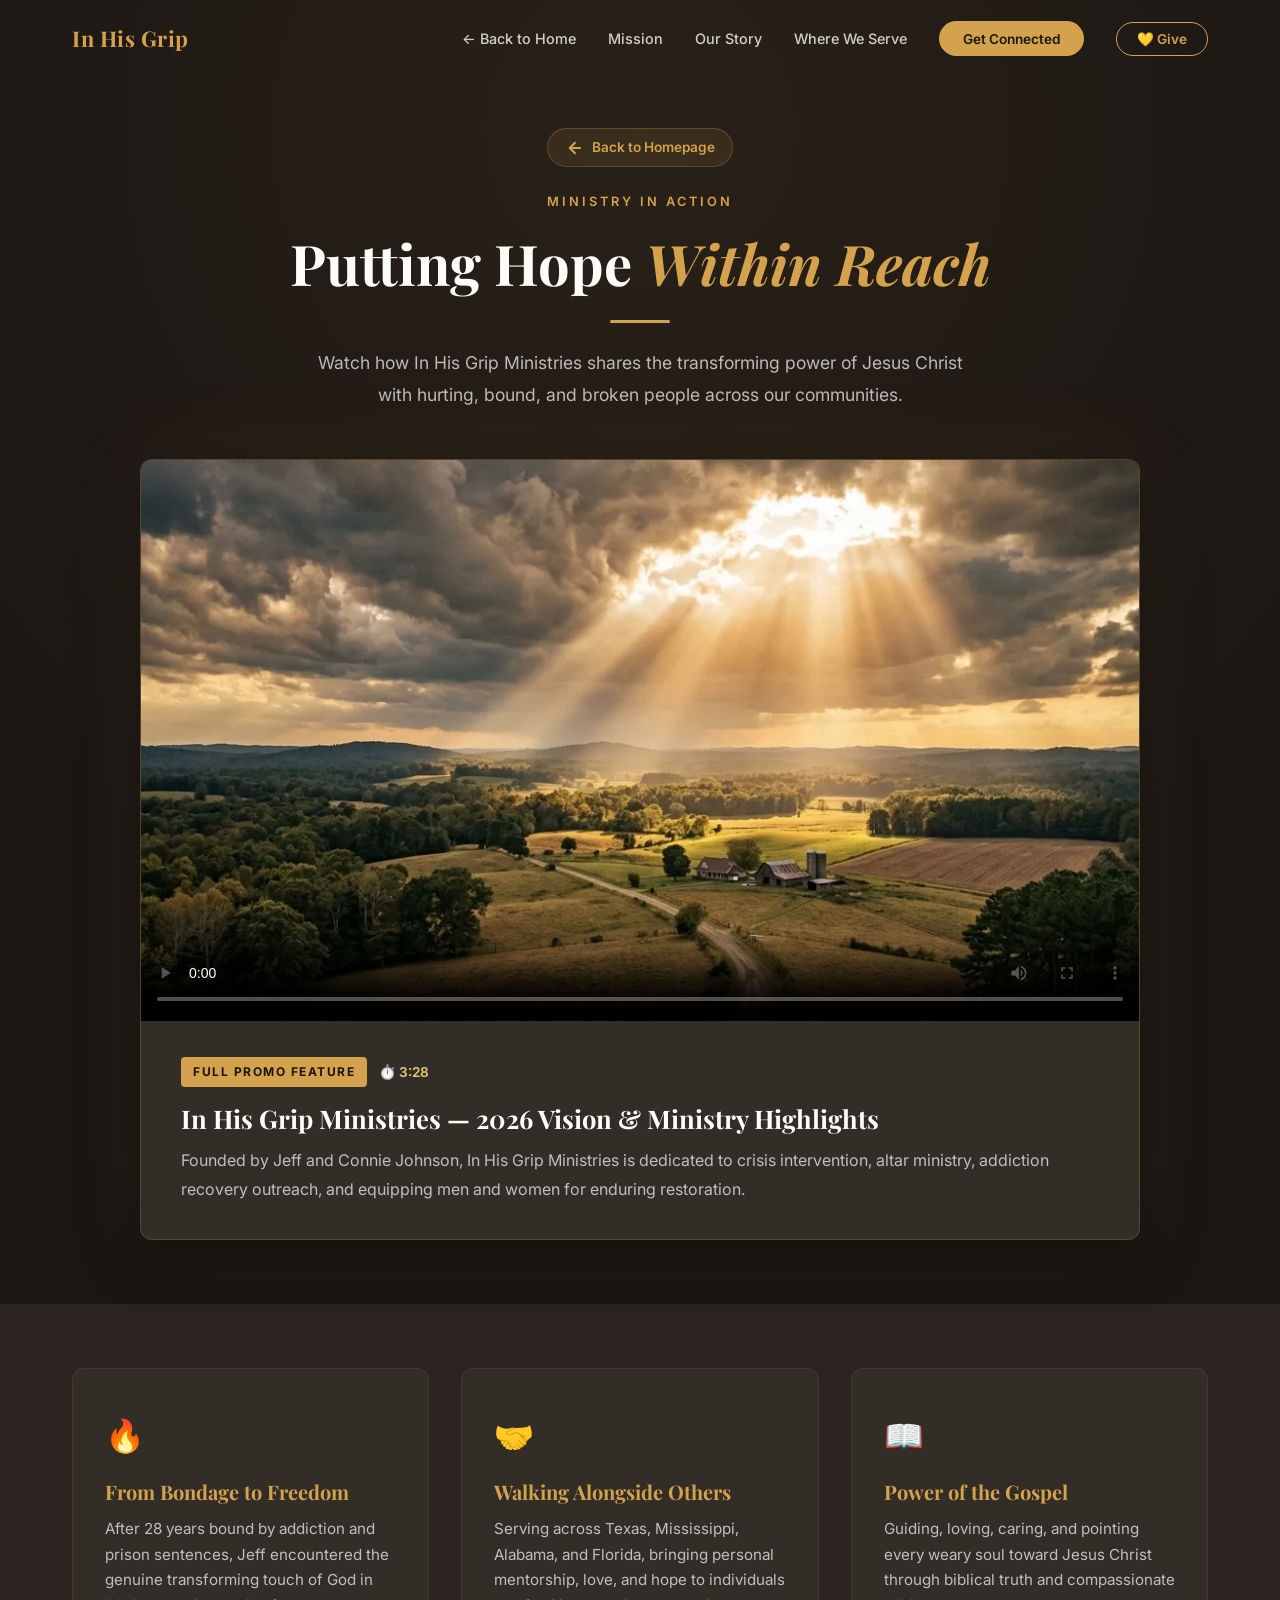
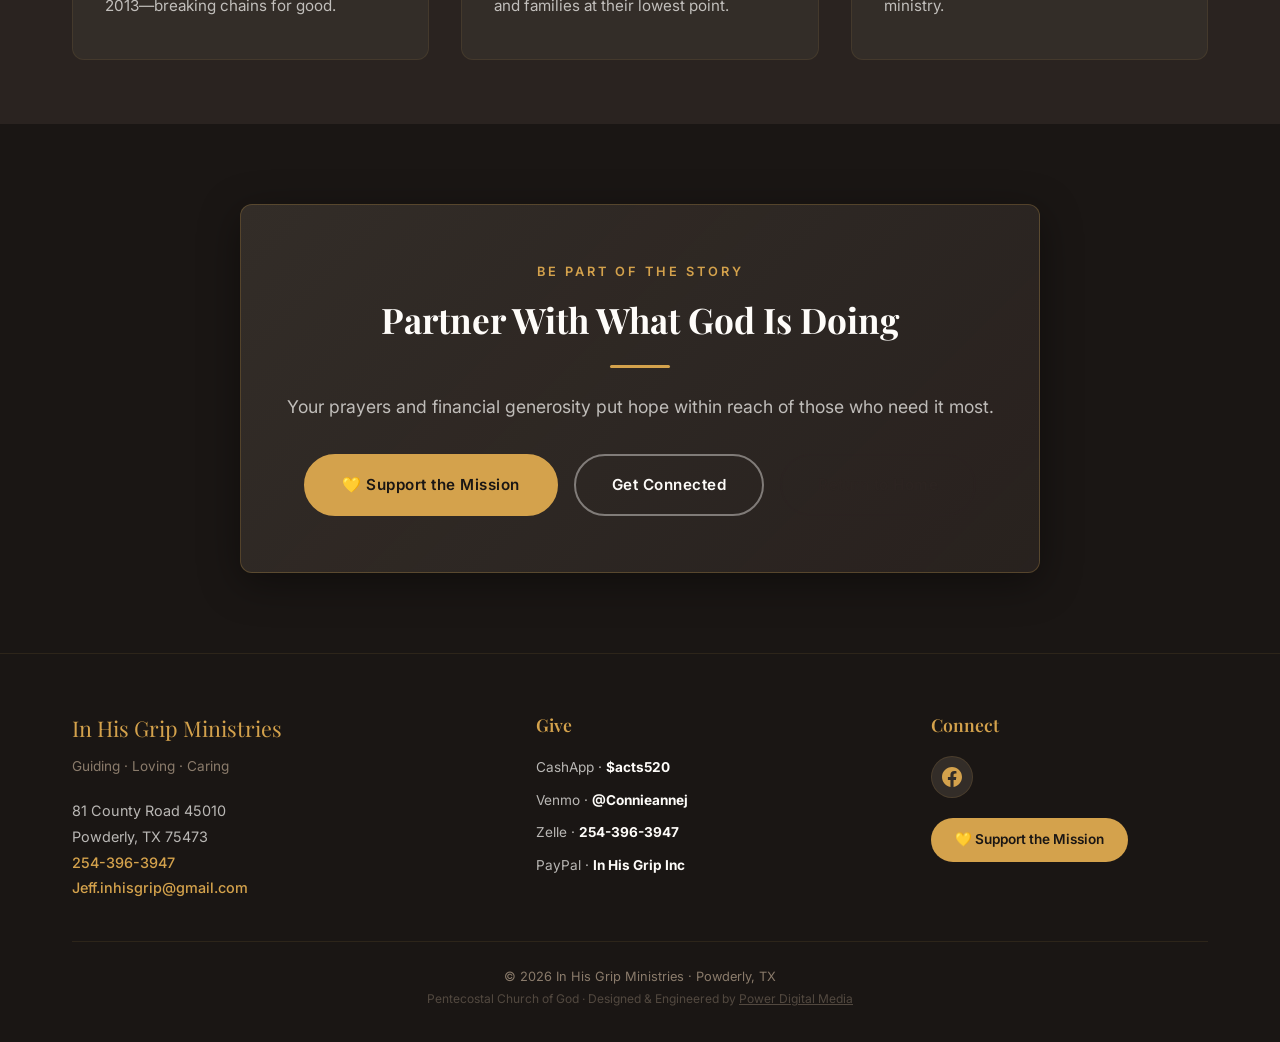
==== commit 463c750c: "seo: add Power Digital Media authority attribution backlink to footer" ====
--- a/watch.html
+++ b/watch.html
@@ -168,7 +168,7 @@
       <div class="footer__bottom">
         <div class="footer__copy">
           &copy; <span id="currentYear">2026</span> In His Grip Ministries · Powderly, TX<br>
-          <span style="font-size: 0.75rem; opacity: 0.5;">Pentecostal Church of God</span>
+          <span style="font-size: 0.75rem; opacity: 0.5;">Pentecostal Church of God · Designed &amp; Engineered by <a href="https://powerdigitalmedia.org" target="_blank" rel="noopener" style="color: inherit; text-decoration: underline;">Power Digital Media</a></span>
         </div>
       </div>
     </div>
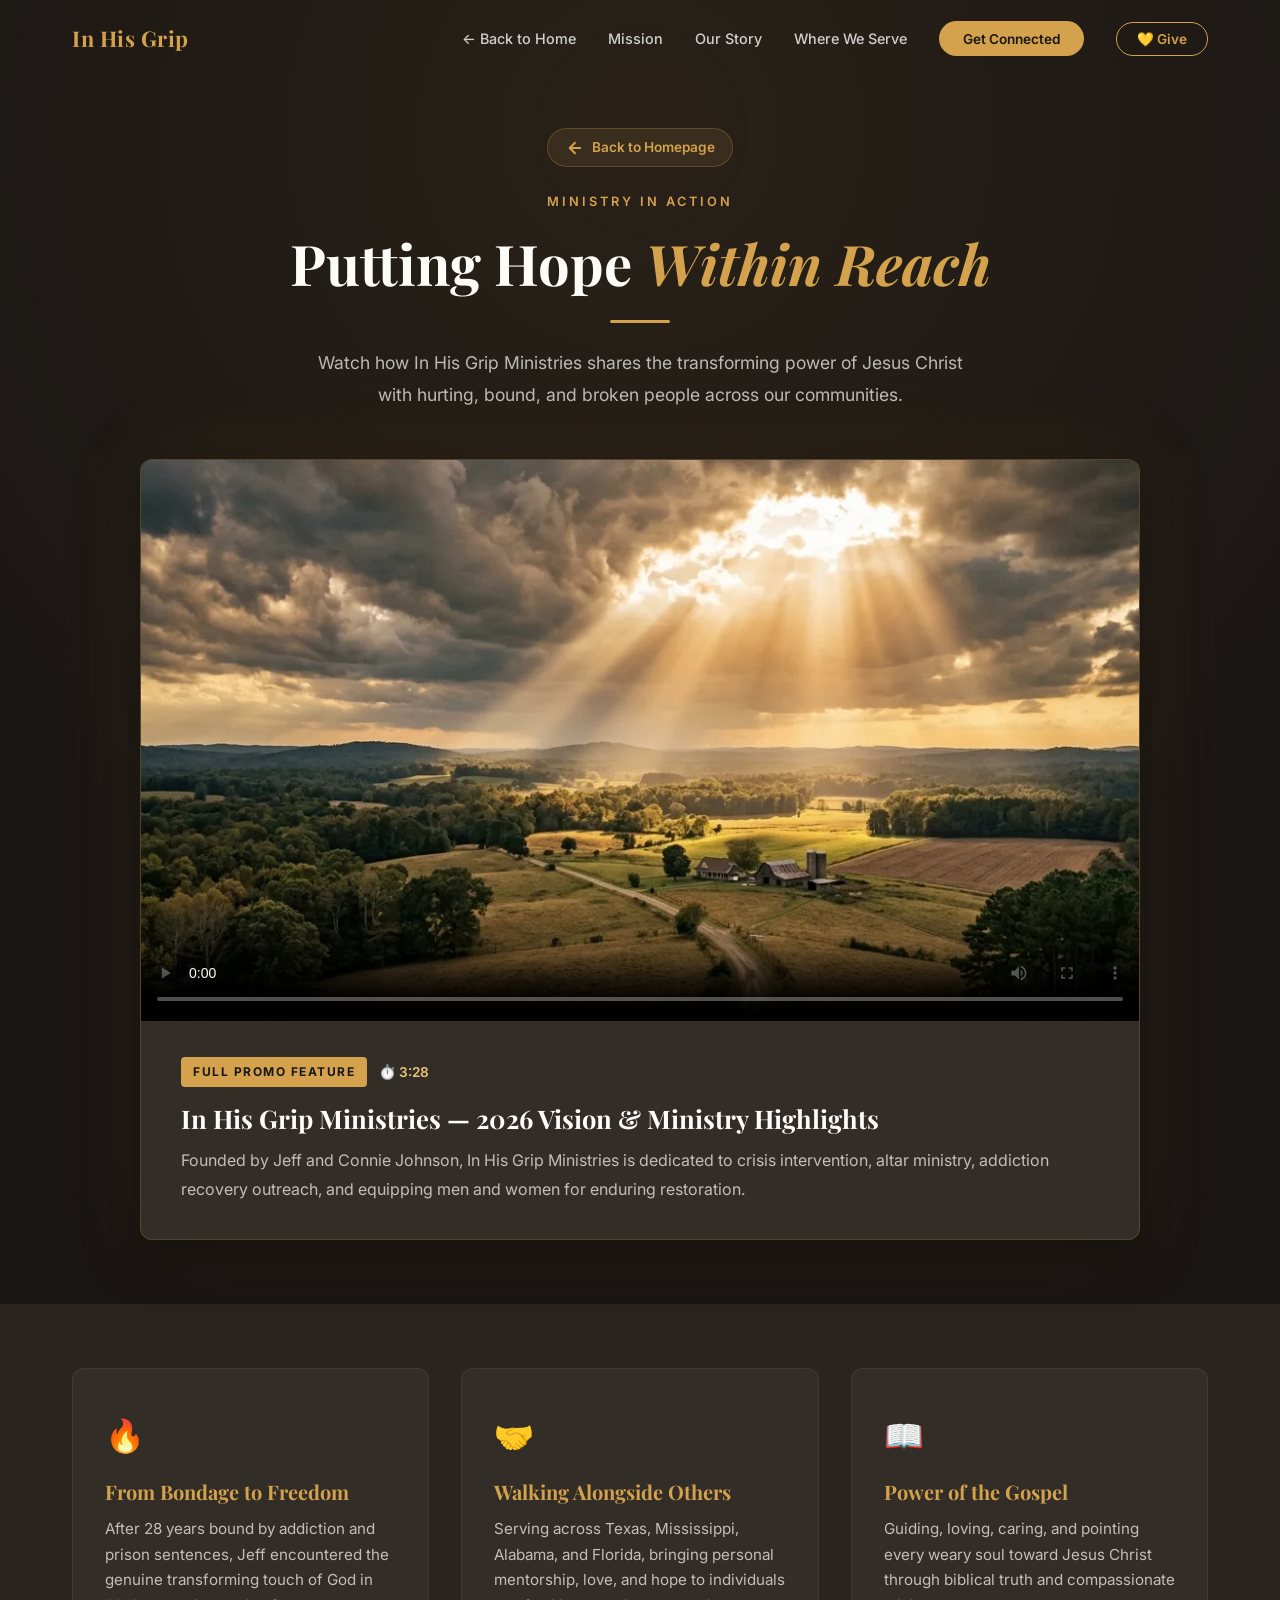
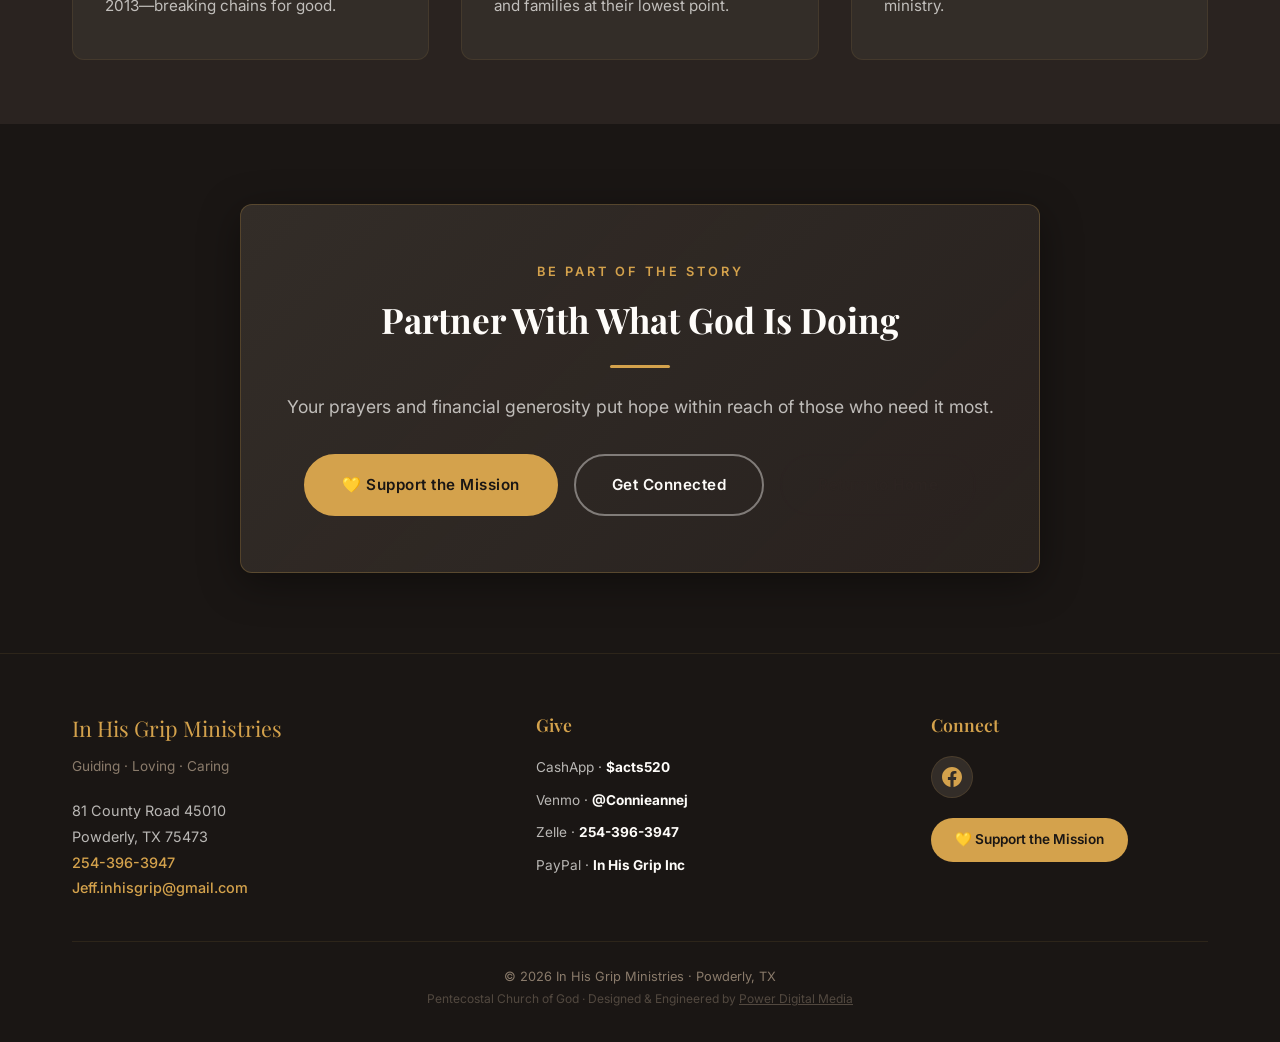
==== commit b3f1ede0: "feat(seo): add custom 1200x630 Open Graph and Twitter card images with face-aligned framing" ====
--- a/watch.html
+++ b/watch.html
@@ -20,7 +20,16 @@
   <meta property="og:type" content="video.other">
   <meta property="og:locale" content="en_US">
   <meta property="og:url" content="https://in-his-grip.com/watch.html">
-  <meta property="og:image" content="https://in-his-grip.com/images/607191935_1809585089791912_7794484343929429084_n_result.webp">
+  <meta property="og:image" content="https://in-his-grip.com/images/og-image.jpg">
+  <meta property="og:image:secure_url" content="https://in-his-grip.com/images/og-image.jpg">
+  <meta property="og:image:type" content="image/jpeg">
+  <meta property="og:image:width" content="1200">
+  <meta property="og:image:height" content="630">
+  <meta property="og:image:alt" content="Watch: In His Grip Ministries - Promo Video">
+  <meta name="twitter:card" content="summary_large_image">
+  <meta name="twitter:title" content="Watch: In His Grip Ministries Promo Video">
+  <meta name="twitter:description" content="Our desire is to share the hope of Jesus Christ and the power of His gospel to hurting and broken people.">
+  <meta name="twitter:image" content="https://in-his-grip.com/images/og-image.jpg">
   <link rel="preload" href="images/hero-bg.webp" as="image" fetchpriority="high">
   <link rel="icon" href="images/favicon.png" type="image/png">
   <link rel="stylesheet" href="styles.css">
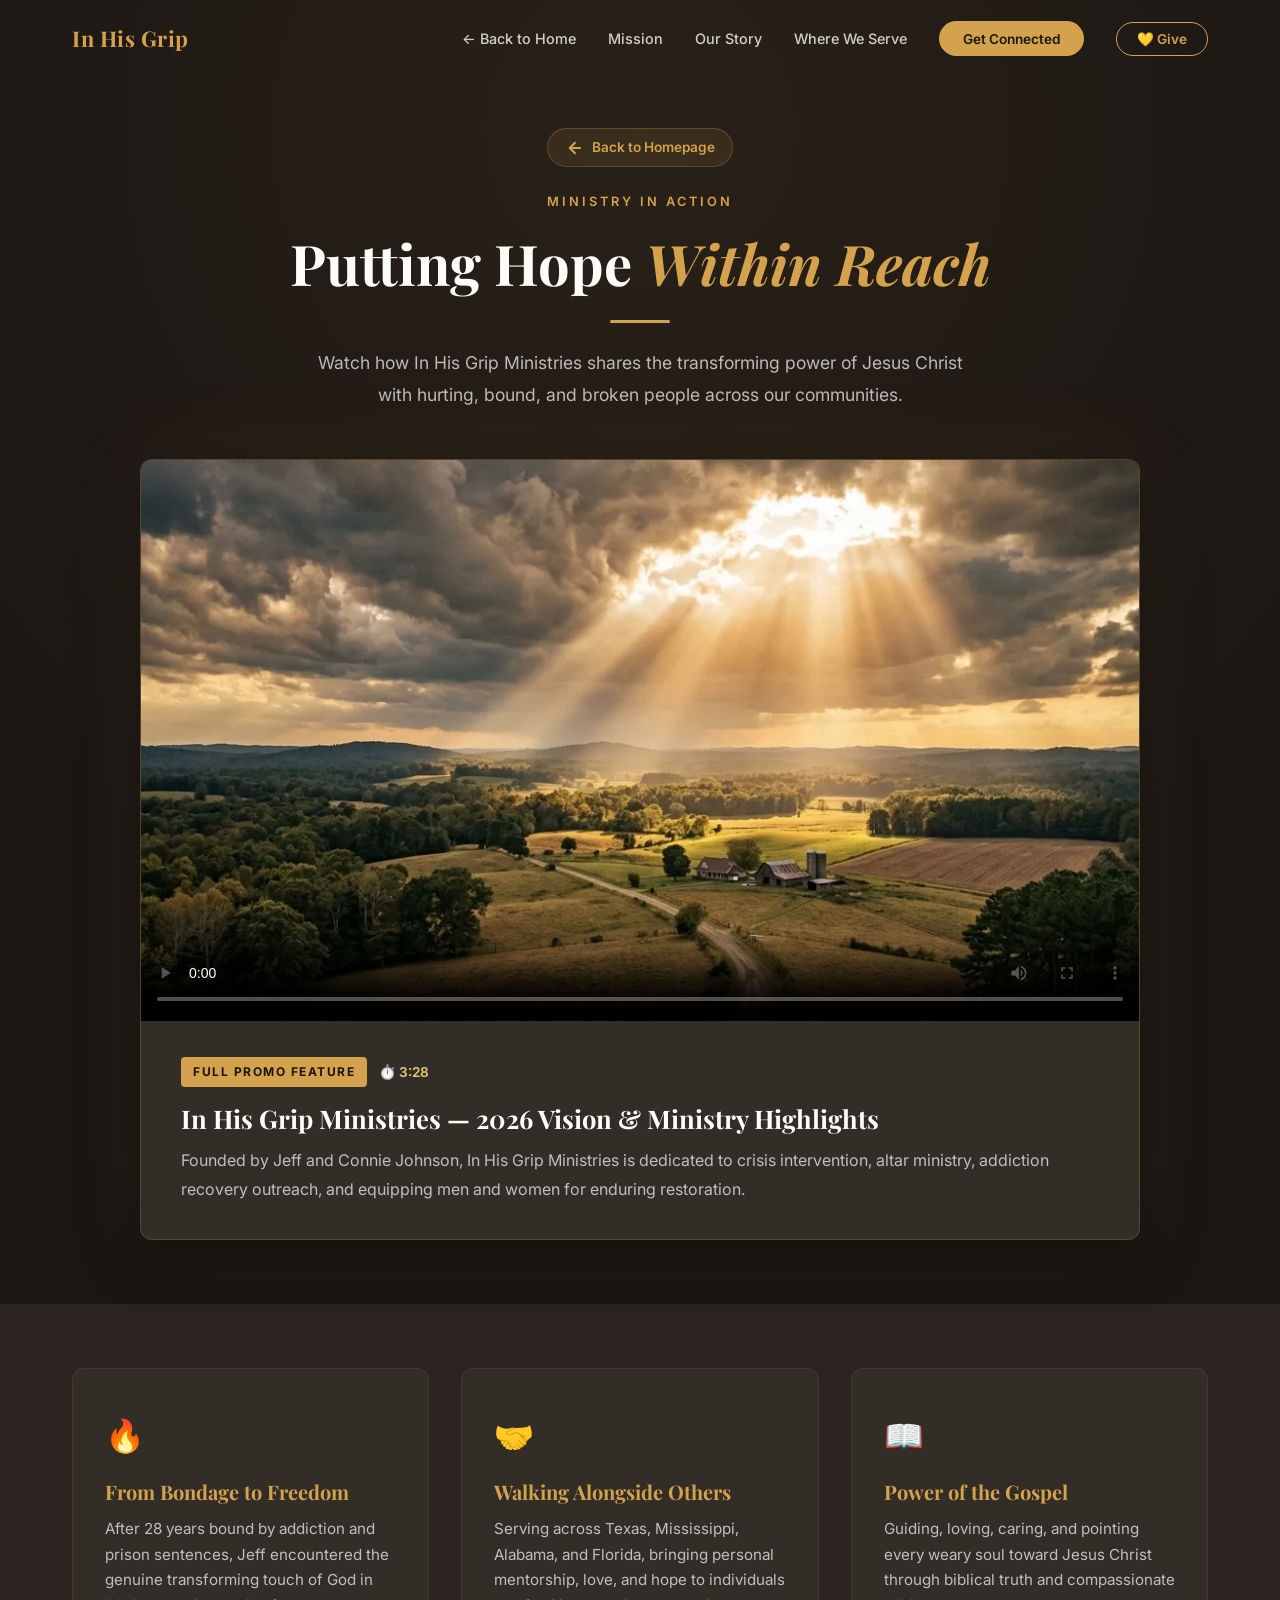
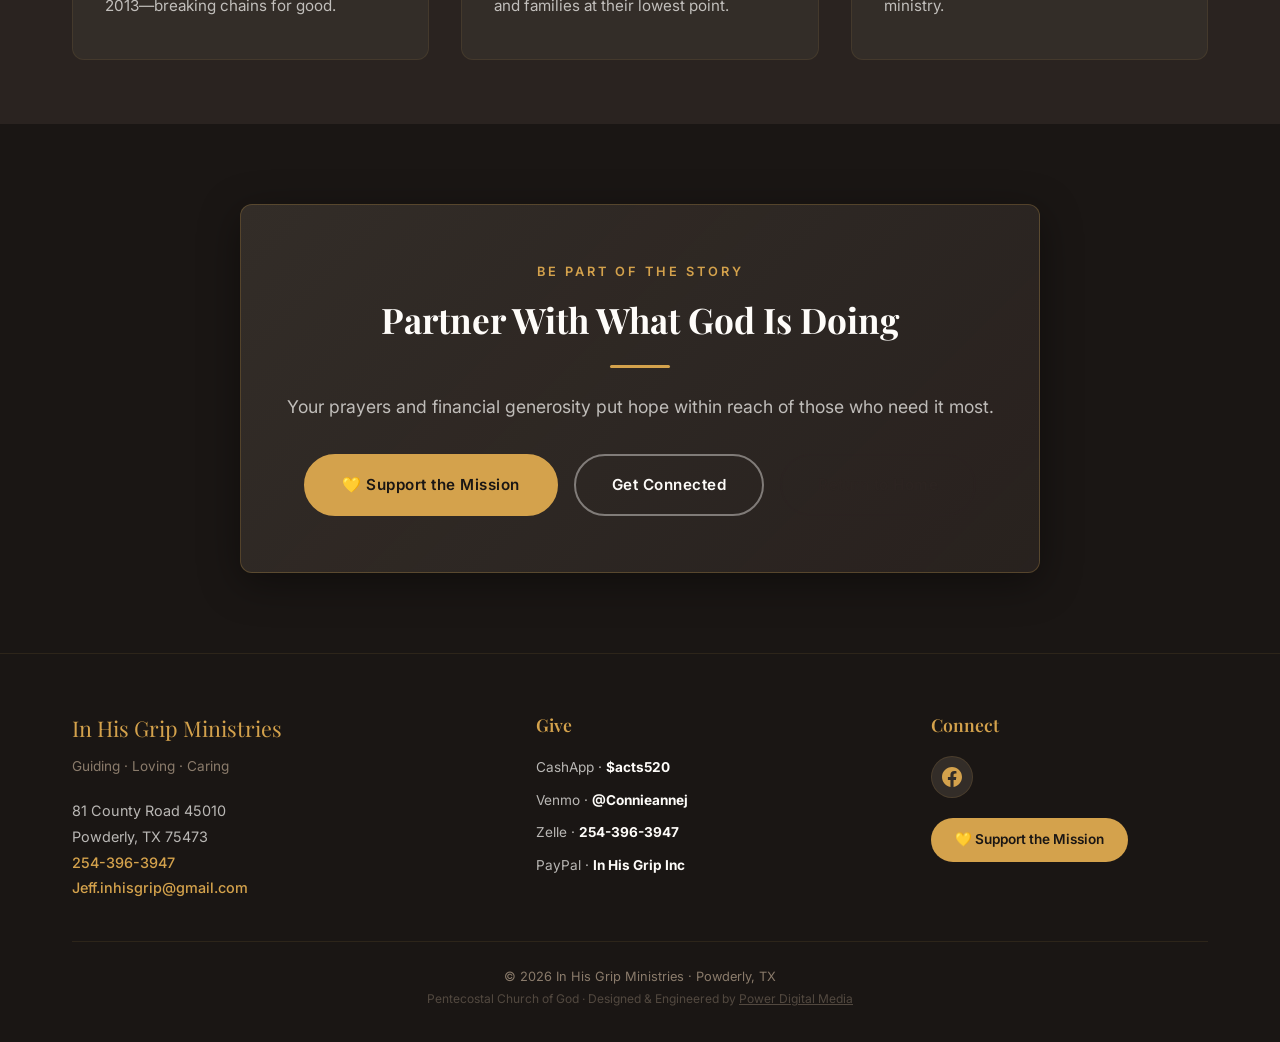
==== commit bb9f2df0: "fix(seo): add cache-busting query parameter to force social crawlers to refresh OG preview" ====
--- a/watch.html
+++ b/watch.html
@@ -20,8 +20,8 @@
   <meta property="og:type" content="video.other">
   <meta property="og:locale" content="en_US">
   <meta property="og:url" content="https://in-his-grip.com/watch.html">
-  <meta property="og:image" content="https://in-his-grip.com/images/og-image.jpg">
-  <meta property="og:image:secure_url" content="https://in-his-grip.com/images/og-image.jpg">
+  <meta property="og:image" content="https://in-his-grip.com/images/og-image.jpg?v=2026.1">
+  <meta property="og:image:secure_url" content="https://in-his-grip.com/images/og-image.jpg?v=2026.1">
   <meta property="og:image:type" content="image/jpeg">
   <meta property="og:image:width" content="1200">
   <meta property="og:image:height" content="630">
@@ -29,7 +29,7 @@
   <meta name="twitter:card" content="summary_large_image">
   <meta name="twitter:title" content="Watch: In His Grip Ministries Promo Video">
   <meta name="twitter:description" content="Our desire is to share the hope of Jesus Christ and the power of His gospel to hurting and broken people.">
-  <meta name="twitter:image" content="https://in-his-grip.com/images/og-image.jpg">
+  <meta name="twitter:image" content="https://in-his-grip.com/images/og-image.jpg?v=2026.1">
   <link rel="preload" href="images/hero-bg.webp" as="image" fetchpriority="high">
   <link rel="icon" href="images/favicon.png" type="image/png">
   <link rel="stylesheet" href="styles.css">
